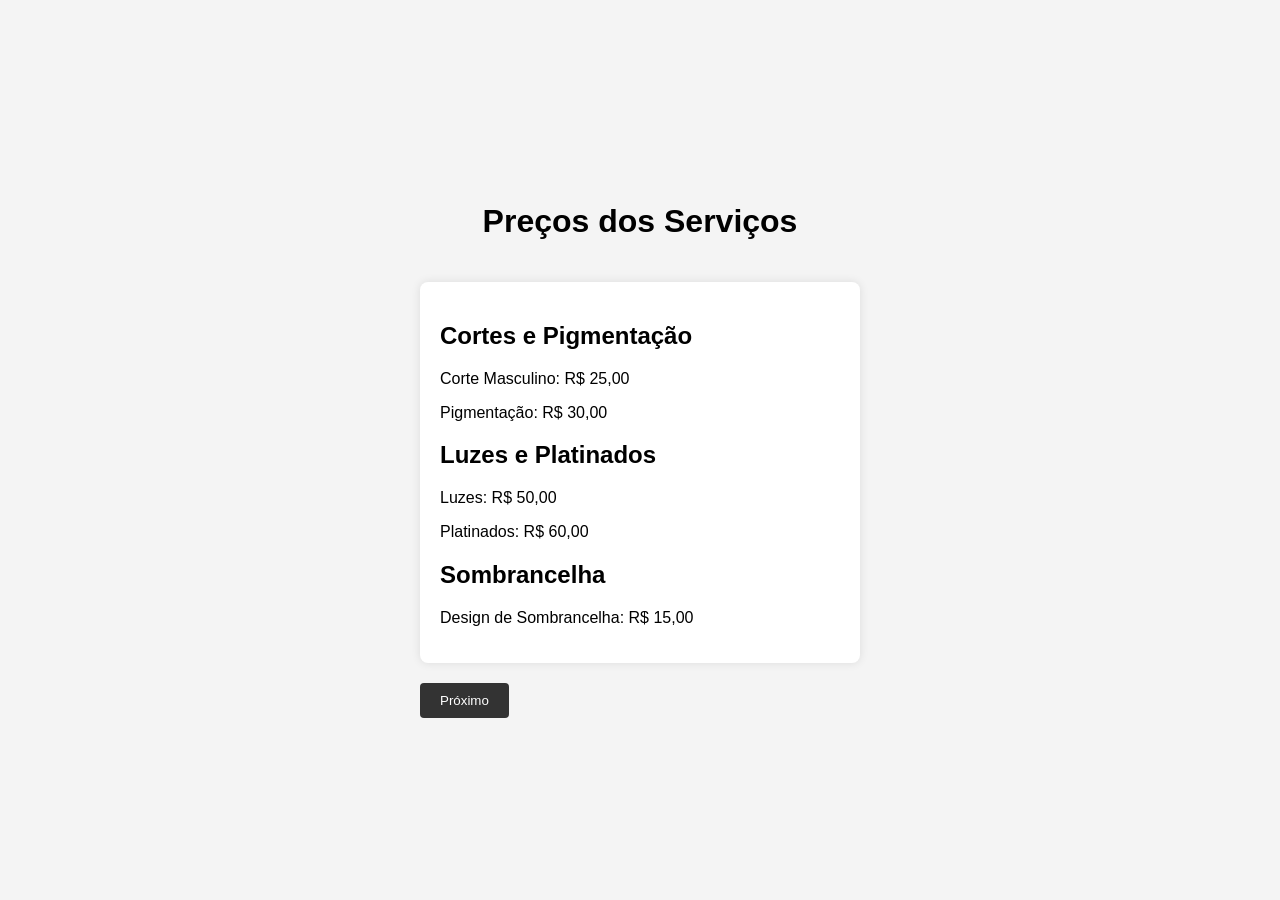
==== pagina2.html @ 822decba "Add files via upload" ====
<!DOCTYPE html>
<html lang="pt-BR">
<head>
    <meta charset="UTF-8">
    <meta name="viewport" content="width=device-width, initial-scale=1.0">
    <title>Barbearia - Preços</title>
    <link rel="stylesheet" href="style2.css">
</head>
<body>
    <header>
        <h1>Preços dos Serviços</h1>
    </header>
    <main>
        <div class="precos">
            <h2>Cortes e Pigmentação</h2>
            <p>Corte Masculino: R$ 25,00</p>
            <p>Pigmentação: R$ 30,00</p>

            <h2>Luzes e Platinados</h2>
            <p>Luzes: R$ 50,00</p>
            <p>Platinados: R$ 60,00</p>

            <h2>Sombrancelha</h2>
            <p>Design de Sombrancelha: R$ 15,00</p>
        </div>
        <button onclick="window.location.href='pagina3.html'">Próximo</button>
    </main>
    <script src="script2.js"></script>
</body>
</html>
---- style2.css ----
body {
    font-family: Arial, sans-serif;
    margin: 0;
    padding: 0;
    background-color: #f4f4f4;
    display: flex;
    flex-direction: column;
    align-items: center;
    justify-content: center;
    height: 100vh;
}

header {
    text-align: center;
    margin-bottom: 20px;
}

.precos {
    background: white;
    padding: 20px;
    border-radius: 8px;
    box-shadow: 0 0 10px rgba(0,0,0,0.1);
    width: 400px;
    margin-bottom: 20px;
}

button {
    padding: 10px 20px;
    background-color: #333;
    color: white;
    border: none;
    border-radius: 4px;
    cursor: pointer;
}

button:hover {
    background-color: #555;
}
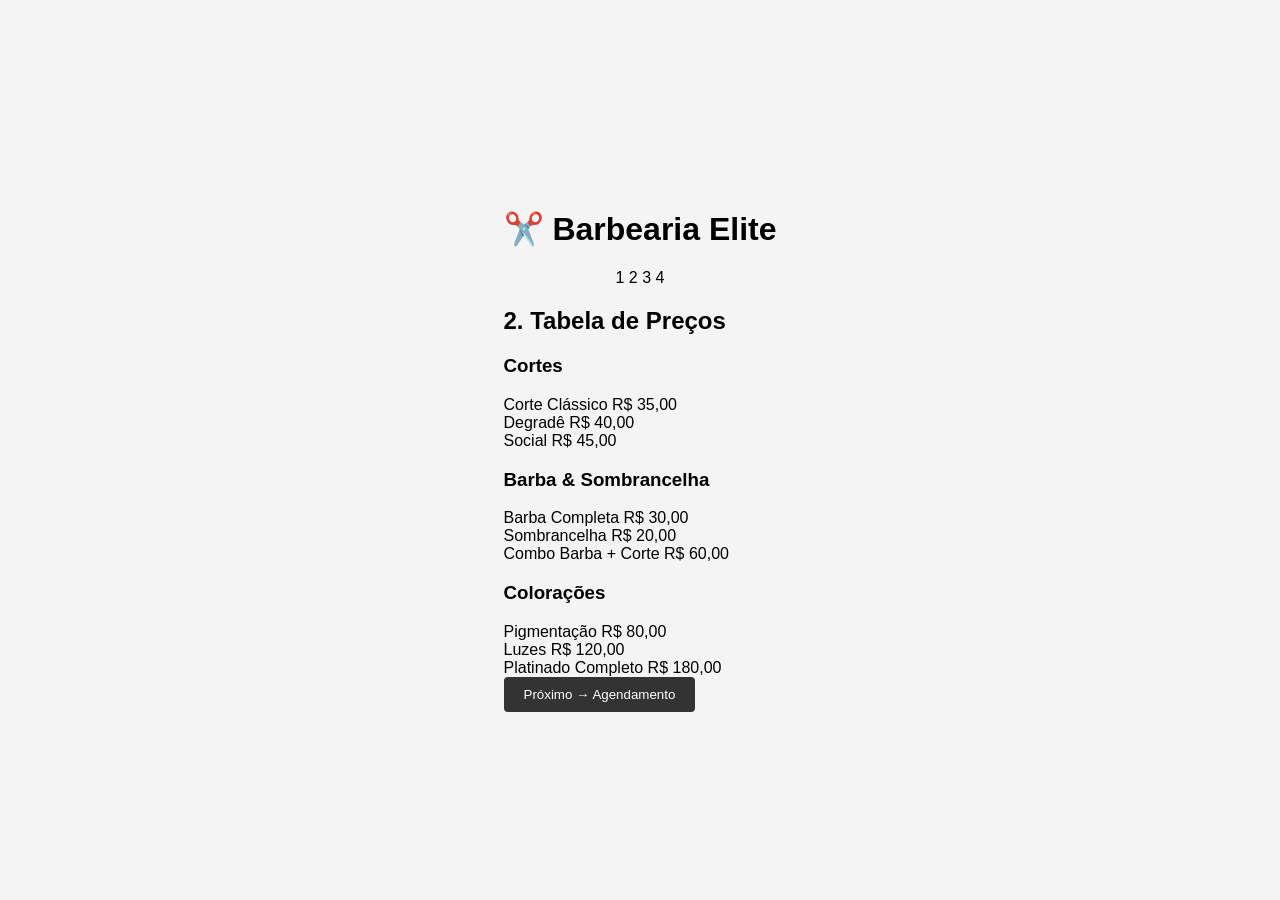
==== commit 253ddee5: "Update pagina2.html" ====
--- a/pagina2.html
+++ b/pagina2.html
@@ -3,28 +3,57 @@
 <head>
     <meta charset="UTF-8">
     <meta name="viewport" content="width=device-width, initial-scale=1.0">
-    <title>Barbearia - Preços</title>
+    <title>Barbearia Elite - Preços</title>
     <link rel="stylesheet" href="style2.css">
 </head>
 <body>
-    <header>
-        <h1>Preços dos Serviços</h1>
-    </header>
-    <main>
-        <div class="precos">
-            <h2>Cortes e Pigmentação</h2>
-            <p>Corte Masculino: R$ 25,00</p>
-            <p>Pigmentação: R$ 30,00</p>
+    <div class="container">
+        <header>
+            <div class="logo">
+                <h1>✂️ Barbearia Elite</h1>
+            </div>
+            <div class="progress">
+                <span class="step active">1</span>
+                <span class="step active">2</span>
+                <span class="step">3</span>
+                <span class="step">4</span>
+            </div>
+        </header>
 
-            <h2>Luzes e Platinados</h2>
-            <p>Luzes: R$ 50,00</p>
-            <p>Platinados: R$ 60,00</p>
+        <main class="precos-container">
+            <h2>2. Tabela de Preços</h2>
+            
+            <div class="preco-card">
+                <h3>Cortes</h3>
+                <div class="preco-lista">
+                    <div class="preco-item">Corte Clássico <span>R$ 35,00</span></div>
+                    <div class="preco-item">Degradê <span>R$ 40,00</span></div>
+                    <div class="preco-item">Social <span>R$ 45,00</span></div>
+                </div>
+            </div>
 
-            <h2>Sombrancelha</h2>
-            <p>Design de Sombrancelha: R$ 15,00</p>
-        </div>
-        <button onclick="window.location.href='pagina3.html'">Próximo</button>
-    </main>
+            <div class="preco-card">
+                <h3>Barba & Sombrancelha</h3>
+                <div class="preco-lista">
+                    <div class="preco-item">Barba Completa <span>R$ 30,00</span></div>
+                    <div class="preco-item">Sombrancelha <span>R$ 20,00</span></div>
+                    <div class="preco-item">Combo Barba + Corte <span>R$ 60,00</span></div>
+                </div>
+            </div>
+
+            <div class="preco-card">
+                <h3>Colorações</h3>
+                <div class="preco-lista">
+                    <div class="preco-item">Pigmentação <span>R$ 80,00</span></div>
+                    <div class="preco-item">Luzes <span>R$ 120,00</span></div>
+                    <div class="preco-item">Platinado Completo <span>R$ 180,00</span></div>
+                </div>
+            </div>
+
+            <button onclick="proximaPagina()" class="btn-next">Próximo → Agendamento</button>
+        </main>
+    </div>
+
     <script src="script2.js"></script>
 </body>
-</html>+</html>
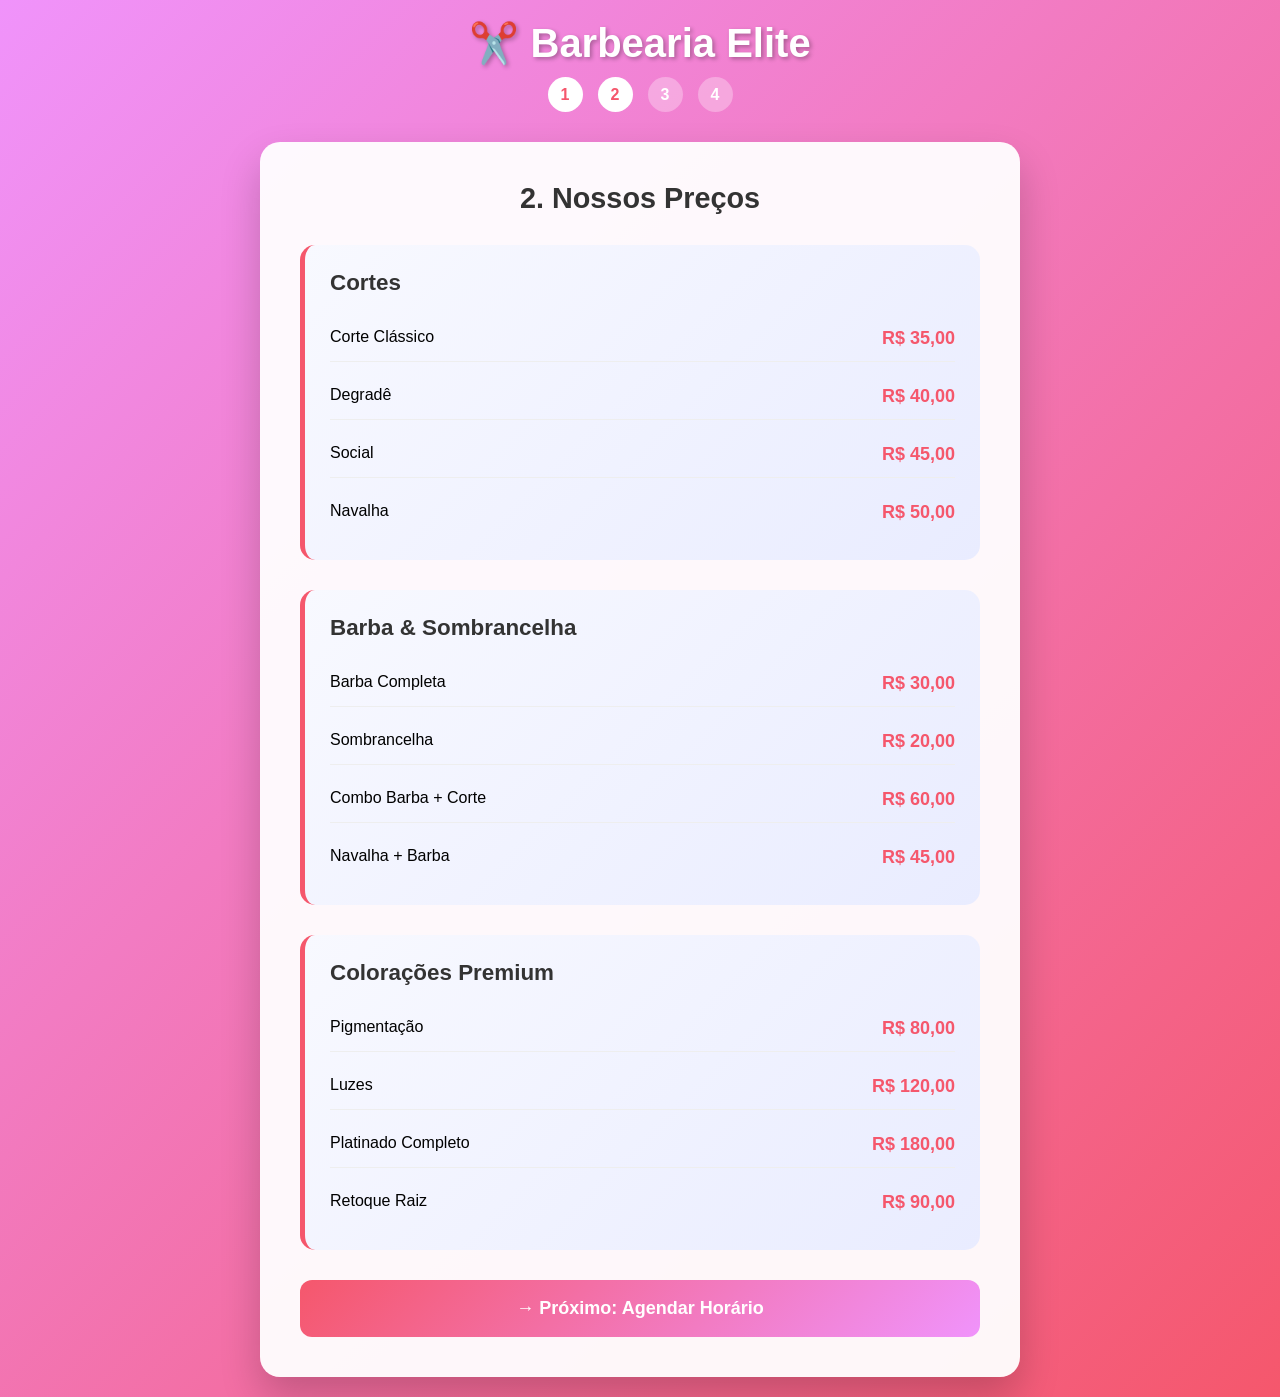
==== commit 18c45b51: "Update pagina2.html" ====
--- a/pagina2.html
+++ b/pagina2.html
@@ -21,7 +21,7 @@
         </header>
 
         <main class="precos-container">
-            <h2>2. Tabela de Preços</h2>
+            <h2>2. Nossos Preços</h2>
             
             <div class="preco-card">
                 <h3>Cortes</h3>
@@ -29,6 +29,7 @@
                     <div class="preco-item">Corte Clássico <span>R$ 35,00</span></div>
                     <div class="preco-item">Degradê <span>R$ 40,00</span></div>
                     <div class="preco-item">Social <span>R$ 45,00</span></div>
+                    <div class="preco-item">Navalha <span>R$ 50,00</span></div>
                 </div>
             </div>
 
@@ -38,19 +39,23 @@
                     <div class="preco-item">Barba Completa <span>R$ 30,00</span></div>
                     <div class="preco-item">Sombrancelha <span>R$ 20,00</span></div>
                     <div class="preco-item">Combo Barba + Corte <span>R$ 60,00</span></div>
+                    <div class="preco-item">Navalha + Barba <span>R$ 45,00</span></div>
                 </div>
             </div>
 
             <div class="preco-card">
-                <h3>Colorações</h3>
+                <h3>Colorações Premium</h3>
                 <div class="preco-lista">
                     <div class="preco-item">Pigmentação <span>R$ 80,00</span></div>
                     <div class="preco-item">Luzes <span>R$ 120,00</span></div>
                     <div class="preco-item">Platinado Completo <span>R$ 180,00</span></div>
+                    <div class="preco-item">Retoque Raiz <span>R$ 90,00</span></div>
                 </div>
             </div>
 
-            <button onclick="proximaPagina()" class="btn-next">Próximo → Agendamento</button>
+            <button onclick="proximaPagina()" class="btn-next">
+                → Próximo: Agendar Horário
+            </button>
         </main>
     </div>
 
--- a/style2.css
+++ b/style2.css
@@ -1,38 +1,135 @@
-body {
-    font-family: Arial, sans-serif;
+* {
     margin: 0;
     padding: 0;
-    background-color: #f4f4f4;
-    display: flex;
-    flex-direction: column;
-    align-items: center;
-    justify-content: center;
-    height: 100vh;
+    box-sizing: border-box;
+}
+
+body {
+    font-family: 'Arial', sans-serif;
+    background: linear-gradient(135deg, #f093fb 0%, #f5576c 100%);
+    min-height: 100vh;
+    padding: 20px 0;
+}
+
+.container {
+    max-width: 800px;
+    margin: 0 auto;
+    padding: 0 20px;
 }
 
 header {
     text-align: center;
-    margin-bottom: 20px;
+    margin-bottom: 30px;
 }
 
-.precos {
-    background: white;
-    padding: 20px;
-    border-radius: 8px;
-    box-shadow: 0 0 10px rgba(0,0,0,0.1);
-    width: 400px;
-    margin-bottom: 20px;
+.logo h1 {
+    color: white;
+    font-size: 2.5em;
+    text-shadow: 2px 2px 4px rgba(0,0,0,0.3);
+    margin-bottom: 10px;
 }
 
-button {
-    padding: 10px 20px;
-    background-color: #333;
+.progress {
+    display: flex;
+    justify-content: center;
+    gap: 15px;
+    margin-top: 10px;
+}
+
+.step {
+    width: 35px;
+    height: 35px;
+    border-radius: 50%;
+    background: rgba(255,255,255,0.3);
+    display: flex;
+    align-items: center;
+    justify-content: center;
+    color: white;
+    font-weight: bold;
+    font-size: 16px;
+}
+
+.step.active {
+    background: white;
+    color: #f5576c;
+}
+
+.precos-container {
+    background: rgba(255,255,255,0.95);
+    border-radius: 20px;
+    padding: 40px;
+    box-shadow: 0 20px 40px rgba(0,0,0,0.2);
+}
+
+.precos-container h2 {
+    text-align: center;
+    color: #333;
+    margin-bottom: 30px;
+    font-size: 1.8em;
+}
+
+.preco-card {
+    margin-bottom: 30px;
+    padding: 25px;
+    background: linear-gradient(135deg, #f8f9ff 0%, #e9ecff 100%);
+    border-radius: 15px;
+    border-left: 5px solid #f5576c;
+}
+
+.preco-card h3 {
+    color: #333;
+    margin-bottom: 20px;
+    font-size: 1.4em;
+}
+
+.preco-lista {
+    display: flex;
+    flex-direction: column;
+    gap: 12px;
+}
+
+.preco-item {
+    display: flex;
+    justify-content: space-between;
+    padding: 12px 0;
+    border-bottom: 1px solid #eee;
+    font-size: 16px;
+}
+
+.preco-item:last-child {
+    border-bottom: none;
+}
+
+.preco-item span {
+    font-weight: bold;
+    color: #f5576c;
+    font-size: 18px;
+}
+
+.btn-next {
+    width: 100%;
+    padding: 18px;
+    background: linear-gradient(135deg, #f5576c 0%, #f093fb 100%);
     color: white;
     border: none;
-    border-radius: 4px;
+    border-radius: 12px;
+    font-size: 18px;
+    font-weight: bold;
     cursor: pointer;
+    transition: transform 0.3s ease;
 }
 
-button:hover {
-    background-color: #555;
-}+.btn-next:hover {
+    transform: translateY(-2px);
+    box-shadow: 0 10px 20px rgba(245, 87, 108, 0.4);
+}
+
+@media (max-width: 768px) {
+    .container {
+        padding: 0 15px;
+    }
+    
+    .precos-container {
+        padding: 30px 20px;
+    }
+}
